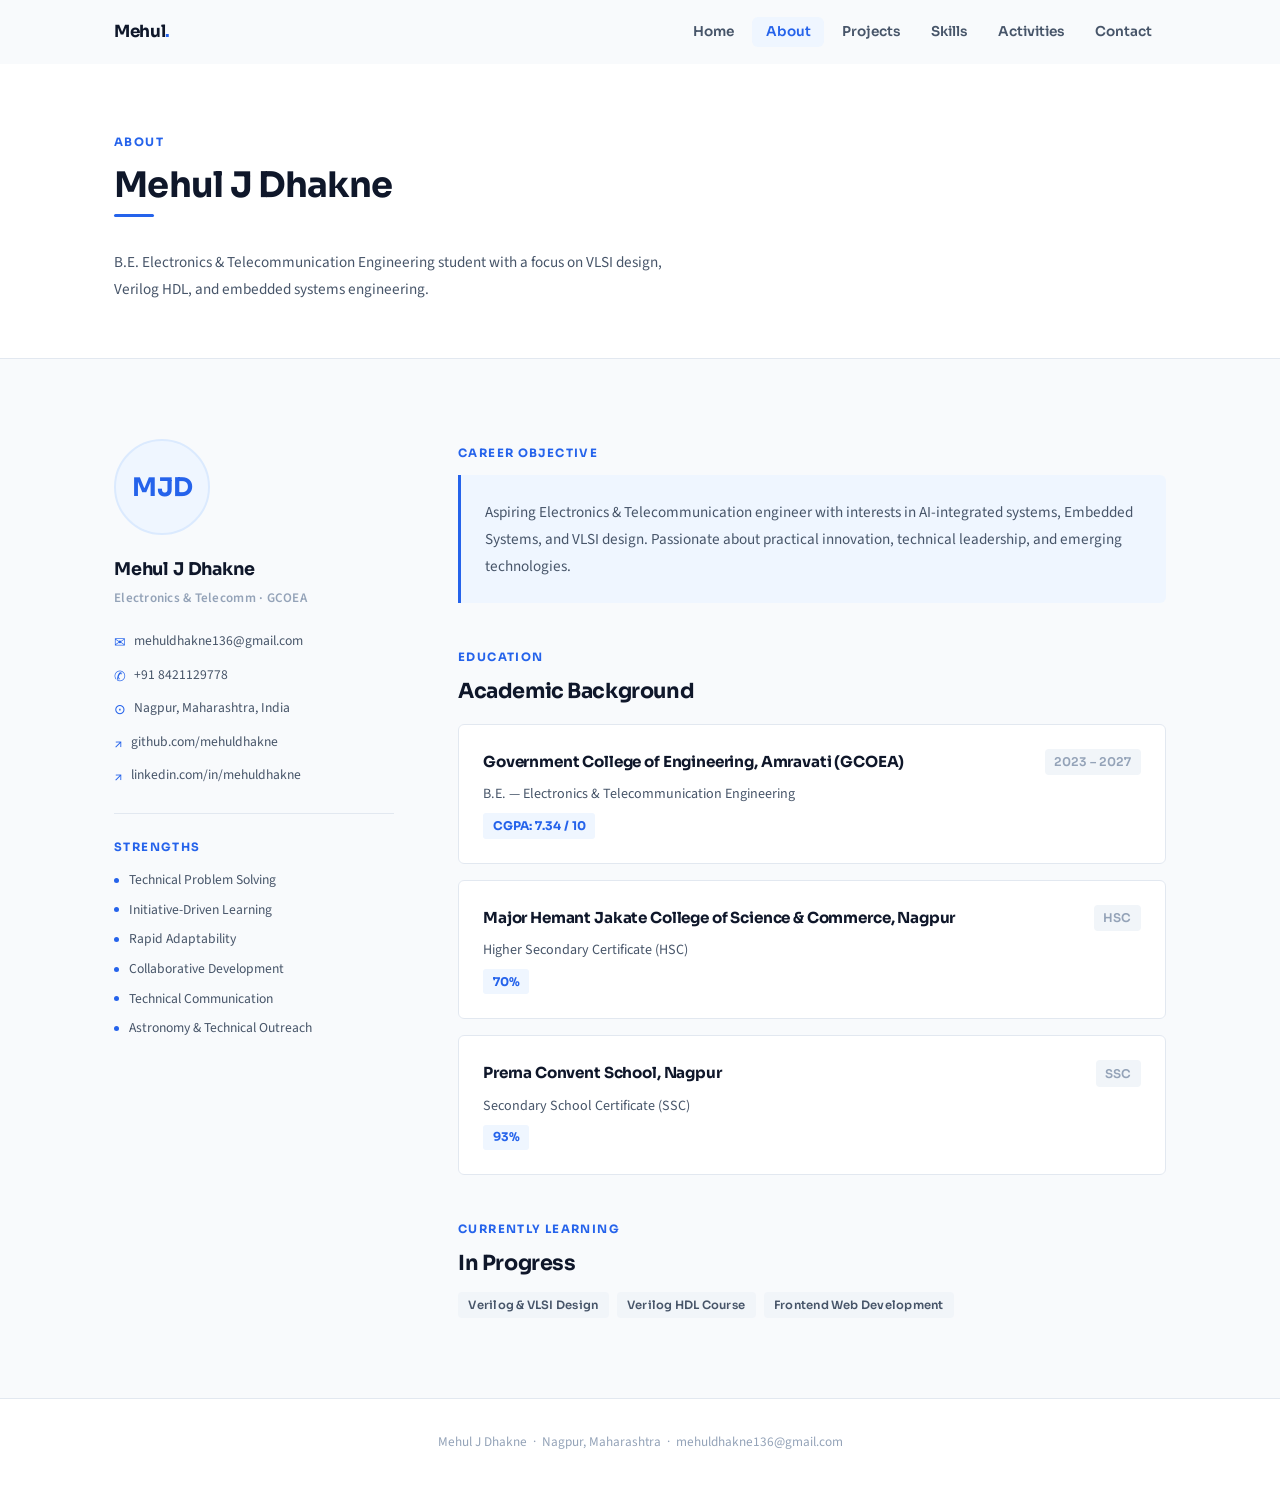
==== about.html @ dcb8dd42 "Add files via upload" ====
<!DOCTYPE html>
<html lang="en">
<head>
  <meta charset="UTF-8" />
  <meta name="viewport" content="width=device-width, initial-scale=1.0" />
  <title>About — Mehul J Dhakne</title>
  <meta name="description" content="About Mehul J Dhakne — Electronics & Telecomm engineering student at GCOEA Amravati. Education, strengths, and career objective." />
  <link rel="preconnect" href="https://fonts.googleapis.com" />
  <link rel="preconnect" href="https://fonts.gstatic.com" crossorigin />
  <link rel="stylesheet" href="css/global.css" />
  <link rel="stylesheet" href="css/about.css" />
</head>
<body>
  <script src="js/nav-inject.js"></script>

  <main class="page" id="main-content">

    <!-- Page Hero -->
    <div class="page-hero">
      <div class="container">
        <div class="page-hero-inner">
          <span class="eyebrow">About</span>
          <h1 class="section-heading">Mehul J Dhakne</h1>
          <div class="divider"></div>
          <p style="font-size:0.95rem;color:var(--text-secondary);line-height:1.75;">
            B.E. Electronics &amp; Telecommunication Engineering student with a focus
            on VLSI design, Verilog HDL, and embedded systems engineering.
          </p>
        </div>
      </div>
    </div>

    <!-- Main content -->
    <section class="about-section" aria-labelledby="about-main">
      <div class="container">
        <div class="about-grid">

          <!-- Sidebar -->
          <aside class="profile-sidebar reveal">
            <div class="profile-avatar" aria-hidden="true">MJD</div>
            <div class="profile-name">Mehul J Dhakne</div>
            <div class="profile-role">Electronics &amp; Telecomm · GCOEA</div>

            <div class="profile-details">
              <div class="profile-detail">
                <span class="profile-detail-icon">✉</span>
                <a href="mailto:mehuldhakne136@gmail.com">mehuldhakne136@gmail.com</a>
              </div>
              <div class="profile-detail">
                <span class="profile-detail-icon">✆</span>
                <a href="tel:+918421129778">+91 8421129778</a>
              </div>
              <div class="profile-detail">
                <span class="profile-detail-icon">⊙</span>
                <span>Nagpur, Maharashtra, India</span>
              </div>
              <div class="profile-detail">
                <span class="profile-detail-icon">↗</span>
                <a href="https://github.com/mehuldhakne" target="_blank" rel="noopener">github.com/mehuldhakne</a>
              </div>
              <div class="profile-detail">
                <span class="profile-detail-icon">↗</span>
                <a href="https://linkedin.com/in/mehuldhakne/" target="_blank" rel="noopener">linkedin.com/in/mehuldhakne</a>
              </div>
            </div>

            <span class="eyebrow" style="margin-bottom:0.75rem;display:block;">Strengths</span>
            <ul class="strength-list" aria-label="Key strengths">
              <li class="strength-item">Technical Problem Solving</li>
              <li class="strength-item">Initiative-Driven Learning</li>
              <li class="strength-item">Rapid Adaptability</li>
              <li class="strength-item">Collaborative Development</li>
              <li class="strength-item">Technical Communication</li>
              <li class="strength-item">Astronomy &amp; Technical Outreach</li>
            </ul>
          </aside>

          <!-- Main column -->
          <div>

            <!-- Career objective -->
            <div class="reveal">
              <span class="eyebrow">Career Objective</span>
              <blockquote class="objective-block">
                Aspiring Electronics &amp; Telecommunication engineer with interests in
                AI-integrated systems, Embedded Systems, and VLSI design. Passionate
                about practical innovation, technical leadership, and emerging technologies.
              </blockquote>
            </div>

            <!-- Education -->
            <div class="edu-block reveal">
              <span class="eyebrow">Education</span>
              <h2 class="section-heading" style="font-size:1.3rem;margin-bottom:1.25rem;">Academic Background</h2>

              <div class="edu-card">
                <div class="edu-card-top">
                  <div class="edu-institution">Government College of Engineering, Amravati (GCOEA)</div>
                  <div class="edu-period">2023 – 2027</div>
                </div>
                <div class="edu-degree">B.E. — Electronics &amp; Telecommunication Engineering</div>
                <div class="edu-score">CGPA: 7.34 / 10</div>
              </div>

              <div class="edu-card">
                <div class="edu-card-top">
                  <div class="edu-institution">Major Hemant Jakate College of Science &amp; Commerce, Nagpur</div>
                  <div class="edu-period">HSC</div>
                </div>
                <div class="edu-degree">Higher Secondary Certificate (HSC)</div>
                <div class="edu-score">70%</div>
              </div>

              <div class="edu-card">
                <div class="edu-card-top">
                  <div class="edu-institution">Prerna Convent School, Nagpur</div>
                  <div class="edu-period">SSC</div>
                </div>
                <div class="edu-degree">Secondary School Certificate (SSC)</div>
                <div class="edu-score">93%</div>
              </div>
            </div>

            <!-- Currently learning -->
            <div class="reveal">
              <span class="eyebrow">Currently Learning</span>
              <h2 class="section-heading" style="font-size:1.3rem;margin-bottom:1rem;">In Progress</h2>
              <div style="display:flex;flex-wrap:wrap;gap:0.5rem;">
                <span class="chip">Verilog &amp; VLSI Design</span>
                <span class="chip">Verilog HDL Course</span>
                <span class="chip">Frontend Web Development</span>
              </div>
            </div>

          </div>
        </div>
      </div>
    </section>

  </main>

  <footer class="footer">
    <p>
      Mehul J Dhakne &nbsp;·&nbsp; Nagpur, Maharashtra &nbsp;·&nbsp;
      <a href="mailto:mehuldhakne136@gmail.com">mehuldhakne136@gmail.com</a>
    </p>
  </footer>

  <script src="js/main.js"></script>
</body>
</html>
---- css/global.css ----
/* ============================================================
   MEHUL J DHAKNE — PORTFOLIO
   Theme: Engineering Blue · Precise · Document-Grade
   Fonts: Sora (display) + Source Sans 3 (body)
   ============================================================ */

@import url('https://fonts.googleapis.com/css2?family=Sora:wght@300;400;600;700;800&family=Source+Sans+3:ital,wght@0,300;0,400;0,600;1,400&display=swap');

/* ── Variables ── */
:root {
  --bg:         #f8fafc;
  --bg-card:    #ffffff;
  --bg-subtle:  #f1f5f9;
  --border:     #e2e8f0;
  --border-mid: #cbd5e1;

  --blue:       #2563eb;
  --blue-dark:  #1d4ed8;
  --blue-light: #dbeafe;
  --blue-muted: #eff6ff;

  --text-primary:   #0f172a;
  --text-secondary: #475569;
  --text-muted:     #94a3b8;

  --nav-h: 64px;
  --max-w: 1100px;
  --radius: 6px;
  --ease: cubic-bezier(0.4, 0, 0.2, 1);
  --speed: 0.25s;

  --font-display: 'Sora', sans-serif;
  --font-body:    'Source Sans 3', sans-serif;
}

/* ── Reset ── */
*, *::before, *::after { box-sizing: border-box; margin: 0; padding: 0; }
html { scroll-behavior: smooth; -webkit-text-size-adjust: 100%; }
body {
  background: var(--bg);
  color: var(--text-primary);
  font-family: var(--font-body);
  font-size: 16px;
  line-height: 1.65;
  -webkit-font-smoothing: antialiased;
}
img { max-width: 100%; display: block; }
a { color: var(--blue); text-decoration: none; }
a:hover { text-decoration: underline; }
ul { list-style: none; }

/* ── Focus ring ── */
:focus-visible {
  outline: 2px solid var(--blue);
  outline-offset: 3px;
  border-radius: 3px;
}

/* ── Selection ── */
::selection { background: var(--blue-light); color: var(--blue-dark); }

/* ── Scrollbar ── */
::-webkit-scrollbar { width: 5px; }
::-webkit-scrollbar-track { background: var(--bg); }
::-webkit-scrollbar-thumb { background: var(--border-mid); border-radius: 3px; }

/* ── Container ── */
.container {
  max-width: var(--max-w);
  margin: 0 auto;
  padding: 0 1.5rem;
}

/* ── Page wrapper ── */
.page { padding-top: var(--nav-h); }

/* ============================================================
   NAVBAR
   ============================================================ */
.navbar {
  position: fixed;
  top: 0; left: 0; right: 0;
  height: var(--nav-h);
  z-index: 100;
  background: rgba(248, 250, 252, 0.92);
  backdrop-filter: blur(12px);
  -webkit-backdrop-filter: blur(12px);
  border-bottom: 1px solid transparent;
  transition: border-color var(--speed) var(--ease);
}
.navbar.scrolled { border-bottom-color: var(--border); }

.nav-inner {
  max-width: var(--max-w);
  margin: 0 auto;
  padding: 0 1.5rem;
  height: 100%;
  display: flex;
  align-items: center;
  justify-content: space-between;
}

.nav-logo {
  font-family: var(--font-display);
  font-size: 1.05rem;
  font-weight: 700;
  color: var(--text-primary);
  letter-spacing: -0.02em;
  text-decoration: none;
}
.nav-logo span { color: var(--blue); }

.nav-links {
  display: flex;
  align-items: center;
  gap: 0.25rem;
}
.nav-links a {
  font-family: var(--font-display);
  font-size: 0.85rem;
  font-weight: 600;
  color: var(--text-secondary);
  padding: 0.4rem 0.85rem;
  border-radius: var(--radius);
  transition: color var(--speed) var(--ease), background var(--speed) var(--ease);
  text-decoration: none;
}
.nav-links a:hover { color: var(--text-primary); background: var(--bg-subtle); }
.nav-links a.active { color: var(--blue); background: var(--blue-muted); }

/* Hamburger */
.nav-burger {
  display: none;
  flex-direction: column;
  gap: 4.5px;
  cursor: pointer;
  padding: 6px;
  border-radius: var(--radius);
  background: transparent;
  border: none;
  transition: background var(--speed);
}
.nav-burger:hover { background: var(--bg-subtle); }
.nav-burger span {
  display: block;
  width: 22px; height: 2px;
  background: var(--text-primary);
  border-radius: 2px;
  transition: transform var(--speed) var(--ease), opacity var(--speed);
}
.nav-burger.open span:nth-child(1) { transform: translateY(6.5px) rotate(45deg); }
.nav-burger.open span:nth-child(2) { opacity: 0; }
.nav-burger.open span:nth-child(3) { transform: translateY(-6.5px) rotate(-45deg); }

/* Mobile drawer */
.nav-drawer {
  display: none;
  position: fixed;
  top: var(--nav-h); left: 0; right: 0;
  background: var(--bg-card);
  border-bottom: 1px solid var(--border);
  padding: 1rem 1.5rem 1.5rem;
  flex-direction: column;
  gap: 0.25rem;
  z-index: 99;
  box-shadow: 0 8px 24px rgba(0,0,0,0.08);
}
.nav-drawer.open { display: flex; }
.nav-drawer a {
  font-family: var(--font-display);
  font-size: 0.95rem;
  font-weight: 600;
  color: var(--text-secondary);
  padding: 0.6rem 0.75rem;
  border-radius: var(--radius);
  text-decoration: none;
  transition: color var(--speed), background var(--speed);
}
.nav-drawer a:hover { color: var(--blue); background: var(--blue-muted); }

/* ============================================================
   SHARED COMPONENTS
   ============================================================ */

/* Section label */
.eyebrow {
  display: inline-block;
  font-family: var(--font-display);
  font-size: 0.72rem;
  font-weight: 700;
  letter-spacing: 0.12em;
  text-transform: uppercase;
  color: var(--blue);
  margin-bottom: 0.75rem;
}

/* Section heading */
.section-heading {
  font-family: var(--font-display);
  font-size: clamp(1.6rem, 3.5vw, 2.2rem);
  font-weight: 700;
  color: var(--text-primary);
  line-height: 1.2;
  letter-spacing: -0.02em;
  margin-bottom: 0.5rem;
}

/* Divider */
.divider {
  width: 40px; height: 3px;
  background: var(--blue);
  border-radius: 2px;
  margin-bottom: 2rem;
}

/* Buttons */
.btn {
  display: inline-flex;
  align-items: center;
  gap: 0.5rem;
  padding: 0.65rem 1.4rem;
  font-family: var(--font-display);
  font-size: 0.875rem;
  font-weight: 600;
  border-radius: var(--radius);
  cursor: pointer;
  transition: all var(--speed) var(--ease);
  text-decoration: none;
  border: 1.5px solid transparent;
  white-space: nowrap;
}
.btn-primary {
  background: var(--blue);
  color: #fff;
  border-color: var(--blue);
}
.btn-primary:hover {
  background: var(--blue-dark);
  border-color: var(--blue-dark);
  text-decoration: none;
  transform: translateY(-1px);
  box-shadow: 0 4px 12px rgba(37,99,235,0.3);
}
.btn-outline {
  background: transparent;
  color: var(--blue);
  border-color: var(--border-mid);
}
.btn-outline:hover {
  border-color: var(--blue);
  background: var(--blue-muted);
  text-decoration: none;
  transform: translateY(-1px);
}

/* Tag chip */
.chip {
  display: inline-block;
  font-family: var(--font-display);
  font-size: 0.72rem;
  font-weight: 600;
  padding: 0.22rem 0.65rem;
  background: var(--bg-subtle);
  color: var(--text-secondary);
  border-radius: 4px;
  letter-spacing: 0.02em;
}

/* Reveal animation */
.reveal {
  opacity: 0;
  transform: translateY(20px);
  transition: opacity 0.55s var(--ease), transform 0.55s var(--ease);
}
.reveal.visible { opacity: 1; transform: translateY(0); }
.reveal-d1 { transition-delay: 0.08s; }
.reveal-d2 { transition-delay: 0.16s; }
.reveal-d3 { transition-delay: 0.24s; }
.reveal-d4 { transition-delay: 0.32s; }

/* ============================================================
   FOOTER
   ============================================================ */
.footer {
  border-top: 1px solid var(--border);
  padding: 2rem 1.5rem;
  text-align: center;
  font-size: 0.83rem;
  color: var(--text-muted);
  background: var(--bg-card);
}
.footer a { color: var(--text-muted); text-decoration: none; }
.footer a:hover { color: var(--blue); }

/* ============================================================
   RESPONSIVE
   ============================================================ */
@media (max-width: 768px) {
  .nav-links { display: none; }
  .nav-burger { display: flex; }
  :root { --nav-h: 58px; }
}
---- css/about.css ----
/* ── ABOUT PAGE ── */

.page-hero {
  padding: 4rem 0 3.5rem;
  background: var(--bg-card);
  border-bottom: 1px solid var(--border);
}
.page-hero-inner { max-width: 580px; }

.about-section { padding: 5rem 0; }

/* Two-col layout */
.about-grid {
  display: grid;
  grid-template-columns: 280px 1fr;
  gap: 4rem;
  align-items: start;
}

/* ── Profile sidebar ── */
.profile-sidebar {
  position: sticky;
  top: calc(var(--nav-h) + 1.5rem);
}
.profile-avatar {
  width: 96px; height: 96px;
  border-radius: 50%;
  background: var(--blue-muted);
  border: 2px solid var(--blue-light);
  display: flex;
  align-items: center;
  justify-content: center;
  font-family: var(--font-display);
  font-size: 1.6rem;
  font-weight: 700;
  color: var(--blue);
  margin-bottom: 1.25rem;
  overflow: hidden;
}
.profile-name {
  font-family: var(--font-display);
  font-size: 1.1rem;
  font-weight: 700;
  color: var(--text-primary);
  margin-bottom: 0.25rem;
  letter-spacing: -0.01em;
}
.profile-role {
  font-size: 0.82rem;
  color: var(--text-muted);
  font-weight: 600;
  margin-bottom: 1.25rem;
  letter-spacing: 0.02em;
}
.profile-details {
  display: flex;
  flex-direction: column;
  gap: 0.55rem;
  margin-bottom: 1.5rem;
  padding-bottom: 1.5rem;
  border-bottom: 1px solid var(--border);
}
.profile-detail {
  display: flex;
  align-items: flex-start;
  gap: 0.5rem;
  font-size: 0.85rem;
  color: var(--text-secondary);
}
.profile-detail-icon { color: var(--blue); font-size: 0.9rem; flex-shrink: 0; margin-top: 1px; }
.profile-detail a { color: var(--text-secondary); text-decoration: none; }
.profile-detail a:hover { color: var(--blue); }

.strength-list { display: flex; flex-direction: column; gap: 0.45rem; }
.strength-item {
  display: flex;
  align-items: center;
  gap: 0.6rem;
  font-size: 0.85rem;
  color: var(--text-secondary);
}
.strength-item::before {
  content: '';
  width: 5px; height: 5px;
  border-radius: 50%;
  background: var(--blue);
  flex-shrink: 0;
}

/* ── Education ── */
.edu-block { margin-bottom: 2.5rem; }
.edu-card {
  background: var(--bg-card);
  border: 1px solid var(--border);
  border-radius: var(--radius);
  padding: 1.5rem;
  margin-bottom: 1rem;
  transition: border-color var(--speed) var(--ease);
}
.edu-card:hover { border-color: var(--blue); }
.edu-card-top {
  display: flex;
  justify-content: space-between;
  align-items: flex-start;
  gap: 1rem;
  margin-bottom: 0.5rem;
}
.edu-institution {
  font-family: var(--font-display);
  font-size: 0.95rem;
  font-weight: 700;
  color: var(--text-primary);
  letter-spacing: -0.01em;
}
.edu-period {
  font-family: var(--font-display);
  font-size: 0.75rem;
  font-weight: 600;
  color: var(--text-muted);
  white-space: nowrap;
  background: var(--bg-subtle);
  padding: 0.2rem 0.6rem;
  border-radius: 4px;
}
.edu-degree { font-size: 0.88rem; color: var(--text-secondary); margin-bottom: 0.35rem; }
.edu-score {
  display: inline-block;
  font-family: var(--font-display);
  font-size: 0.75rem;
  font-weight: 700;
  color: var(--blue);
  background: var(--blue-muted);
  padding: 0.18rem 0.6rem;
  border-radius: 3px;
}

/* ── Objective ── */
.objective-block {
  background: var(--blue-muted);
  border-left: 3px solid var(--blue);
  border-radius: 0 var(--radius) var(--radius) 0;
  padding: 1.5rem;
  margin-bottom: 2.5rem;
  font-size: 0.95rem;
  color: var(--text-secondary);
  line-height: 1.75;
}

/* Mobile */
@media (max-width: 900px) {
  .about-grid { grid-template-columns: 1fr; gap: 2.5rem; }
  .profile-sidebar { position: static; }
}
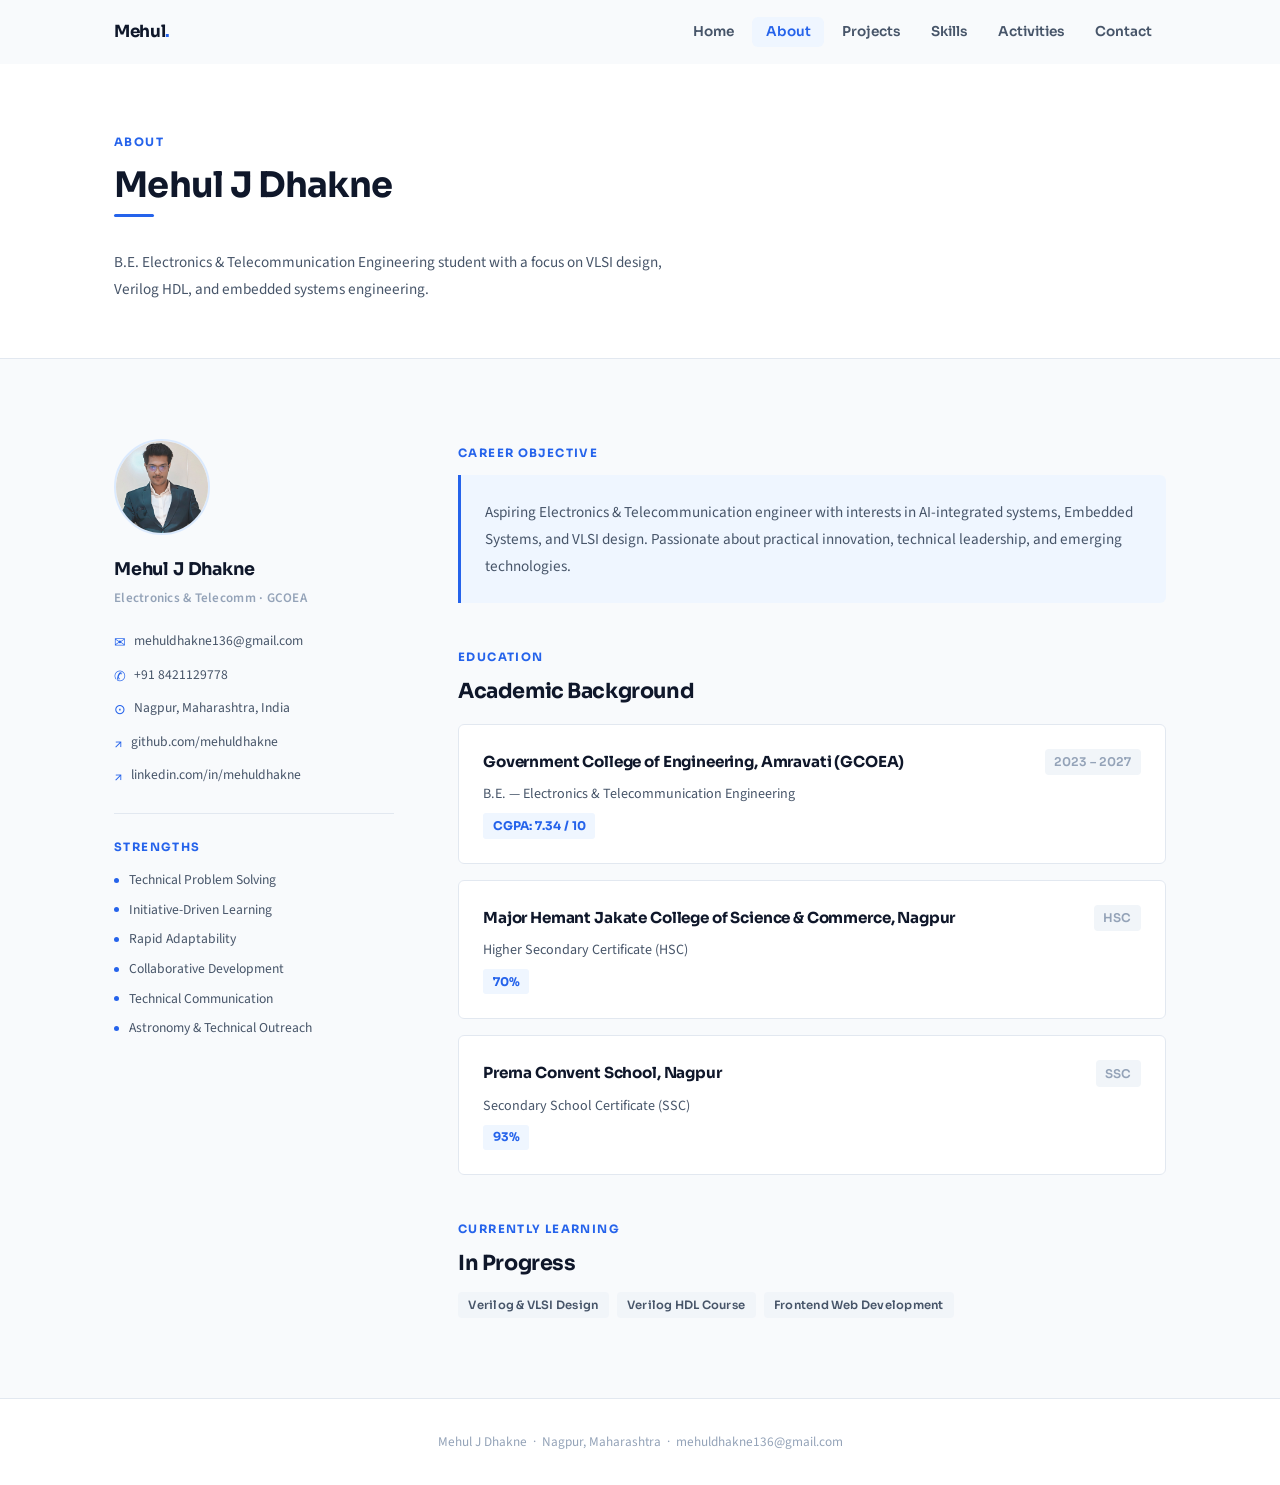
==== commit 253f0113: "Add files via upload" ====
--- a/about.html
+++ b/about.html
@@ -1,151 +1,200 @@
-<!DOCTYPE html>
+<!doctype html>
 <html lang="en">
-<head>
-  <meta charset="UTF-8" />
-  <meta name="viewport" content="width=device-width, initial-scale=1.0" />
-  <title>About — Mehul J Dhakne</title>
-  <meta name="description" content="About Mehul J Dhakne — Electronics & Telecomm engineering student at GCOEA Amravati. Education, strengths, and career objective." />
-  <link rel="preconnect" href="https://fonts.googleapis.com" />
-  <link rel="preconnect" href="https://fonts.gstatic.com" crossorigin />
-  <link rel="stylesheet" href="css/global.css" />
-  <link rel="stylesheet" href="css/about.css" />
-</head>
-<body>
-  <script src="js/nav-inject.js"></script>
-
-  <main class="page" id="main-content">
-
-    <!-- Page Hero -->
-    <div class="page-hero">
-      <div class="container">
-        <div class="page-hero-inner">
-          <span class="eyebrow">About</span>
-          <h1 class="section-heading">Mehul J Dhakne</h1>
-          <div class="divider"></div>
-          <p style="font-size:0.95rem;color:var(--text-secondary);line-height:1.75;">
-            B.E. Electronics &amp; Telecommunication Engineering student with a focus
-            on VLSI design, Verilog HDL, and embedded systems engineering.
-          </p>
-        </div>
-      </div>
-    </div>
-
-    <!-- Main content -->
-    <section class="about-section" aria-labelledby="about-main">
-      <div class="container">
-        <div class="about-grid">
-
-          <!-- Sidebar -->
-          <aside class="profile-sidebar reveal">
-            <div class="profile-avatar" aria-hidden="true">MJD</div>
-            <div class="profile-name">Mehul J Dhakne</div>
-            <div class="profile-role">Electronics &amp; Telecomm · GCOEA</div>
-
-            <div class="profile-details">
-              <div class="profile-detail">
-                <span class="profile-detail-icon">✉</span>
-                <a href="mailto:mehuldhakne136@gmail.com">mehuldhakne136@gmail.com</a>
-              </div>
-              <div class="profile-detail">
-                <span class="profile-detail-icon">✆</span>
-                <a href="tel:+918421129778">+91 8421129778</a>
-              </div>
-              <div class="profile-detail">
-                <span class="profile-detail-icon">⊙</span>
-                <span>Nagpur, Maharashtra, India</span>
-              </div>
-              <div class="profile-detail">
-                <span class="profile-detail-icon">↗</span>
-                <a href="https://github.com/mehuldhakne" target="_blank" rel="noopener">github.com/mehuldhakne</a>
-              </div>
-              <div class="profile-detail">
-                <span class="profile-detail-icon">↗</span>
-                <a href="https://linkedin.com/in/mehuldhakne/" target="_blank" rel="noopener">linkedin.com/in/mehuldhakne</a>
-              </div>
-            </div>
-
-            <span class="eyebrow" style="margin-bottom:0.75rem;display:block;">Strengths</span>
-            <ul class="strength-list" aria-label="Key strengths">
-              <li class="strength-item">Technical Problem Solving</li>
-              <li class="strength-item">Initiative-Driven Learning</li>
-              <li class="strength-item">Rapid Adaptability</li>
-              <li class="strength-item">Collaborative Development</li>
-              <li class="strength-item">Technical Communication</li>
-              <li class="strength-item">Astronomy &amp; Technical Outreach</li>
-            </ul>
-          </aside>
-
-          <!-- Main column -->
-          <div>
-
-            <!-- Career objective -->
-            <div class="reveal">
-              <span class="eyebrow">Career Objective</span>
-              <blockquote class="objective-block">
-                Aspiring Electronics &amp; Telecommunication engineer with interests in
-                AI-integrated systems, Embedded Systems, and VLSI design. Passionate
-                about practical innovation, technical leadership, and emerging technologies.
-              </blockquote>
-            </div>
-
-            <!-- Education -->
-            <div class="edu-block reveal">
-              <span class="eyebrow">Education</span>
-              <h2 class="section-heading" style="font-size:1.3rem;margin-bottom:1.25rem;">Academic Background</h2>
-
-              <div class="edu-card">
-                <div class="edu-card-top">
-                  <div class="edu-institution">Government College of Engineering, Amravati (GCOEA)</div>
-                  <div class="edu-period">2023 – 2027</div>
-                </div>
-                <div class="edu-degree">B.E. — Electronics &amp; Telecommunication Engineering</div>
-                <div class="edu-score">CGPA: 7.34 / 10</div>
-              </div>
-
-              <div class="edu-card">
-                <div class="edu-card-top">
-                  <div class="edu-institution">Major Hemant Jakate College of Science &amp; Commerce, Nagpur</div>
-                  <div class="edu-period">HSC</div>
-                </div>
-                <div class="edu-degree">Higher Secondary Certificate (HSC)</div>
-                <div class="edu-score">70%</div>
-              </div>
-
-              <div class="edu-card">
-                <div class="edu-card-top">
-                  <div class="edu-institution">Prerna Convent School, Nagpur</div>
-                  <div class="edu-period">SSC</div>
-                </div>
-                <div class="edu-degree">Secondary School Certificate (SSC)</div>
-                <div class="edu-score">93%</div>
-              </div>
-            </div>
-
-            <!-- Currently learning -->
-            <div class="reveal">
-              <span class="eyebrow">Currently Learning</span>
-              <h2 class="section-heading" style="font-size:1.3rem;margin-bottom:1rem;">In Progress</h2>
-              <div style="display:flex;flex-wrap:wrap;gap:0.5rem;">
-                <span class="chip">Verilog &amp; VLSI Design</span>
-                <span class="chip">Verilog HDL Course</span>
-                <span class="chip">Frontend Web Development</span>
-              </div>
-            </div>
-
+  <head>
+    <meta charset="UTF-8" />
+    <meta name="viewport" content="width=device-width, initial-scale=1.0" />
+    <title>About — Mehul J Dhakne</title>
+    <meta
+      name="description"
+      content="About Mehul J Dhakne — Electronics & Telecomm engineering student at GCOEA Amravati. Education, strengths, and career objective."
+    />
+    <link rel="preconnect" href="https://fonts.googleapis.com" />
+    <link rel="preconnect" href="https://fonts.gstatic.com" crossorigin />
+    <link rel="stylesheet" href="css/global.css" />
+    <link rel="stylesheet" href="css/about.css" />
+  </head>
+  <body>
+    <script src="js/nav-inject.js"></script>
+
+    <main class="page" id="main-content">
+      <!-- Page Hero -->
+      <div class="page-hero">
+        <div class="container">
+          <div class="page-hero-inner">
+            <span class="eyebrow">About</span>
+            <h1 class="section-heading">Mehul J Dhakne</h1>
+            <div class="divider"></div>
+            <p
+              style="
+                font-size: 0.95rem;
+                color: var(--text-secondary);
+                line-height: 1.75;
+              "
+            >
+              B.E. Electronics &amp; Telecommunication Engineering student with
+              a focus on VLSI design, Verilog HDL, and embedded systems
+              engineering.
+            </p>
           </div>
         </div>
       </div>
-    </section>
-
-  </main>
-
-  <footer class="footer">
-    <p>
-      Mehul J Dhakne &nbsp;·&nbsp; Nagpur, Maharashtra &nbsp;·&nbsp;
-      <a href="mailto:mehuldhakne136@gmail.com">mehuldhakne136@gmail.com</a>
-    </p>
-  </footer>
-
-  <script src="js/main.js"></script>
-</body>
+
+      <!-- Main content -->
+      <section class="about-section" aria-labelledby="about-main">
+        <div class="container">
+          <div class="about-grid">
+            <!-- Sidebar -->
+            <aside class="profile-sidebar reveal">
+              <div class="profile-avatar">
+                <img src="assets/images/profile.jpg" alt="Mehul J Dhakne" />
+              </div>
+              <div class="profile-name">Mehul J Dhakne</div>
+              <div class="profile-role">Electronics &amp; Telecomm · GCOEA</div>
+
+              <div class="profile-details">
+                <div class="profile-detail">
+                  <span class="profile-detail-icon">✉</span>
+                  <a href="mailto:mehuldhakne136@gmail.com"
+                    >mehuldhakne136@gmail.com</a
+                  >
+                </div>
+                <div class="profile-detail">
+                  <span class="profile-detail-icon">✆</span>
+                  <a href="tel:+918421129778">+91 8421129778</a>
+                </div>
+                <div class="profile-detail">
+                  <span class="profile-detail-icon">⊙</span>
+                  <span>Nagpur, Maharashtra, India</span>
+                </div>
+                <div class="profile-detail">
+                  <span class="profile-detail-icon">↗</span>
+                  <a
+                    href="https://github.com/mehuldhakne"
+                    target="_blank"
+                    rel="noopener"
+                    >github.com/mehuldhakne</a
+                  >
+                </div>
+                <div class="profile-detail">
+                  <span class="profile-detail-icon">↗</span>
+                  <a
+                    href="https://linkedin.com/in/mehuldhakne/"
+                    target="_blank"
+                    rel="noopener"
+                    >linkedin.com/in/mehuldhakne</a
+                  >
+                </div>
+              </div>
+
+              <span
+                class="eyebrow"
+                style="margin-bottom: 0.75rem; display: block"
+                >Strengths</span
+              >
+              <ul class="strength-list" aria-label="Key strengths">
+                <li class="strength-item">Technical Problem Solving</li>
+                <li class="strength-item">Initiative-Driven Learning</li>
+                <li class="strength-item">Rapid Adaptability</li>
+                <li class="strength-item">Collaborative Development</li>
+                <li class="strength-item">Technical Communication</li>
+                <li class="strength-item">
+                  Astronomy &amp; Technical Outreach
+                </li>
+              </ul>
+            </aside>
+
+            <!-- Main column -->
+            <div>
+              <!-- Career objective -->
+              <div class="reveal">
+                <span class="eyebrow">Career Objective</span>
+                <blockquote class="objective-block">
+                  Aspiring Electronics &amp; Telecommunication engineer with
+                  interests in AI-integrated systems, Embedded Systems, and VLSI
+                  design. Passionate about practical innovation, technical
+                  leadership, and emerging technologies.
+                </blockquote>
+              </div>
+
+              <!-- Education -->
+              <div class="edu-block reveal">
+                <span class="eyebrow">Education</span>
+                <h2
+                  class="section-heading"
+                  style="font-size: 1.3rem; margin-bottom: 1.25rem"
+                >
+                  Academic Background
+                </h2>
+
+                <div class="edu-card">
+                  <div class="edu-card-top">
+                    <div class="edu-institution">
+                      Government College of Engineering, Amravati (GCOEA)
+                    </div>
+                    <div class="edu-period">2023 – 2027</div>
+                  </div>
+                  <div class="edu-degree">
+                    B.E. — Electronics &amp; Telecommunication Engineering
+                  </div>
+                  <div class="edu-score">CGPA: 7.34 / 10</div>
+                </div>
+
+                <div class="edu-card">
+                  <div class="edu-card-top">
+                    <div class="edu-institution">
+                      Major Hemant Jakate College of Science &amp; Commerce,
+                      Nagpur
+                    </div>
+                    <div class="edu-period">HSC</div>
+                  </div>
+                  <div class="edu-degree">
+                    Higher Secondary Certificate (HSC)
+                  </div>
+                  <div class="edu-score">70%</div>
+                </div>
+
+                <div class="edu-card">
+                  <div class="edu-card-top">
+                    <div class="edu-institution">
+                      Prerna Convent School, Nagpur
+                    </div>
+                    <div class="edu-period">SSC</div>
+                  </div>
+                  <div class="edu-degree">
+                    Secondary School Certificate (SSC)
+                  </div>
+                  <div class="edu-score">93%</div>
+                </div>
+              </div>
+
+              <!-- Currently learning -->
+              <div class="reveal">
+                <span class="eyebrow">Currently Learning</span>
+                <h2
+                  class="section-heading"
+                  style="font-size: 1.3rem; margin-bottom: 1rem"
+                >
+                  In Progress
+                </h2>
+                <div style="display: flex; flex-wrap: wrap; gap: 0.5rem">
+                  <span class="chip">Verilog &amp; VLSI Design</span>
+                  <span class="chip">Verilog HDL Course</span>
+                  <span class="chip">Frontend Web Development</span>
+                </div>
+              </div>
+            </div>
+          </div>
+        </div>
+      </section>
+    </main>
+
+    <footer class="footer">
+      <p>
+        Mehul J Dhakne &nbsp;·&nbsp; Nagpur, Maharashtra &nbsp;·&nbsp;
+        <a href="mailto:mehuldhakne136@gmail.com">mehuldhakne136@gmail.com</a>
+      </p>
+    </footer>
+
+    <script src="js/main.js"></script>
+  </body>
 </html>
